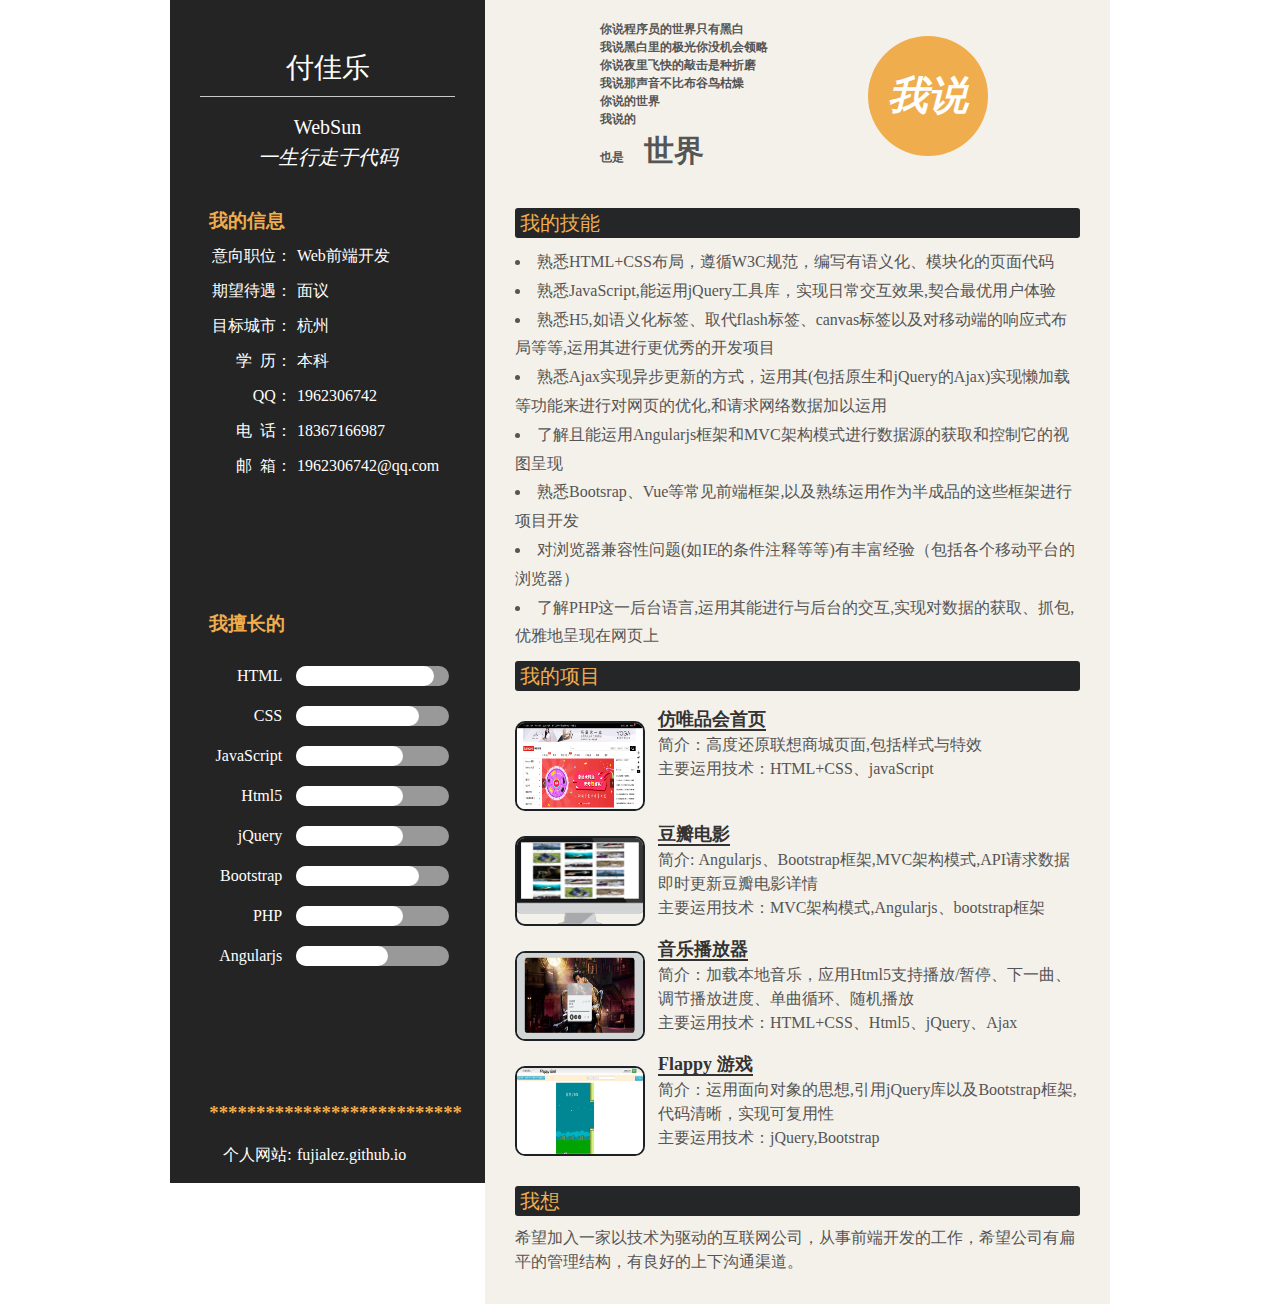
==== 网页简历/aresume.html @ 2062533b "MMMM" ====
<!DOCTYPE html>
<html>
<head>
    <meta charset="utf-8">
    <meta http-equiv="X-UA-Compatible" content="IE=edge,chrome=1">
    <link rel="icon" href="images/sun.jpg"/>
    <title>付佳乐个人简历</title>
    <link rel="stylesheet" type="text/css" href="aresume.css">
</head>
<body>
<div class="wrapper clearfix">
    <div id="site-aside">
        <div class="aside-head">
            <h1 class="name">付佳乐</h1>
            <p class="will">WebSun<br/><i>一生行走于代码</i></p>
        </div>
        <h3 style="float: left;color: #f0ad4e;margin-top: 20px;">&nbsp;&nbsp;我的信息</h3>
        <div class="aside-content">
            <dl class="baseinfo clearfix">
                <dt>意向职位：</dt>
                <dd>Web前端开发</dd>
                <dt>期望待遇：</dt>
                <dd>面议</dd>
                <dt>目标城市：</dt>
                <dd>杭州</dd>
                <dt>学&nbsp;&nbsp;历：</dt>
                <dd>本科</dd>
                <dt>QQ：</dt>
                <dd>1962306742</dd>
                <dt>电&nbsp;&nbsp;话：</dt>
                <dd>18367166987</dd>
                <dt>邮&nbsp;&nbsp;箱：</dt>
                <dd>1962306742@qq.com</dd>
            </dl>
            <br/>
            <br/>
            <br/>
            <br/>
            <h3 style="float: left;color: #f0ad4e;padding-top: 31px;">&nbsp;&nbsp;我擅长的</h3>
            <dl class="skills clearfix">
                <dt>HTML</dt>
                <dd class="progress">
                    <div class="progress-bar hl"></div>
                </dd>
                <dt>CSS</dt>
                <dd class="progress">
                    <div class="progress-bar cs"></div>
                </dd>
                <dt>JavaScript</dt>
                <dd class="progress">
                    <div class="progress-bar js"></div>
                </dd>
                <dt>Html5</dt>
                <dd class="progress">
                    <div class="progress-bar js"></div>
                </dd>
                <dt>jQuery</dt>
                <dd class="progress">
                    <div class="progress-bar jq"></div>
                </dd>
                <dt>Bootstrap</dt>
                <dd class="progress">
                    <div class="progress-bar bs"></div>
                </dd>
                <dt>PHP</dt>
                <dd class="progress">
                    <div class="progress-bar ls"></div>
                </dd>
                <dt>Angularjs</dt>
                <dd class="progress">
                    <div class="progress-bar vs"></div>
                </dd>
            </dl>

            <div>
                <h3 style="float: left;color: #f0ad4e;padding-top: 61px;">&nbsp;&nbsp;***************************</h3>
                <dl class="baseinfo clearfix"><br><br>
                    <dt>个人网站:</dt>
                    <dd>fujialez.github.io</dd>
                </dl>
            </div>

        </div>
        <div class="aside-foot">
        </div>
    </div>
    <div class="master-design" style="background-color: #f4f1ea;">
        <ul style="display: inline-block;width: 200px;margin-left: 115px;margin-top: 20px;
            font-family: simsun;font-weight: 600;margin-bottom: 5px;">
            <li>你说程序员的世界只有黑白</li>
            <li>我说黑白里的极光你没机会领略</li>
            <li>你说夜里飞快的敲击是种折磨</li>
            <li>我说那声音不比布谷鸟枯燥</li>
            <li>你说的世界</li>
            <li>我说的</li>
            <li>也是<span style="font-size: 30px;font-weight: bold;padding-left: 20px;">世界</span></li>
            <p style="height: 10px;"></p>
        </ul>
        <div style="float: right;margin-right: 122px;margin-top: 36px;">
            <div class="main-title" style="background-color: #f0ad4e;color: white;
                width: 120px;height: 120px;border-radius: 50%;text-align: center;line-height: 120px;">
                <h1 style="font-weight: 700;font-size: 40px;"><i>我说</i></h1>
            </div>
        </div>
    </div>

    <div id="site-main">
        <div class="master-skill">
            <h2 class="main-title" style="color: #f0ad4e;">我的技能</h2>
            <ul class="list">
                <li>熟悉HTML+CSS布局，遵循W3C规范，编写有语义化、模块化的页面代码</li>
                <li>熟悉JavaScript,能运用jQuery工具库，实现日常交互效果,契合最优用户体验</li>
                <li>熟悉H5,如语义化标签、取代flash标签、canvas标签以及对移动端的响应式布局等等,运用其进行更优秀的开发项目</li>
                <li>熟悉Ajax实现异步更新的方式，运用其(包括原生和jQuery的Ajax)实现懒加载等功能来进行对网页的优化,和请求网络数据加以运用</li>
                <li>了解且能运用Angularjs框架和MVC架构模式进行数据源的获取和控制它的视图呈现</li>
                <li>熟悉Bootsrap、Vue等常见前端框架,以及熟练运用作为半成品的这些框架进行项目开发</li>
                <li>对浏览器兼容性问题(如IE的条件注释等等)有丰富经验（包括各个移动平台的浏览器）</li>
                <li>了解PHP这一后台语言,运用其能进行与后台的交互,实现对数据的获取、抓包,优雅地呈现在网页上</li>
            </ul>
        </div>
        <div class="master-project">
            <h2 class="main-title" style="color: #f0ad4e;">我的项目</h2>
            <div class="project clearfix">
                <img src="images/1.png" class="pic"/>
                <a class="project-title" href="../仿联想商城/index.html" target="_blank" title="请跳转至另一页面">仿唯品会首页</a>
                <p class="project-desp">简介：高度还原联想商城页面,包括样式与特效 <br/>主要运用技术：HTML+CSS、javaScript</p>

            </div>
            <div class="project clearfix">
                <img src="images/project-lazy.png" class="pic" />
                <a class="project-title" href="../豆瓣电影/index.html" target="_blank" title="请跳转至另一页面">豆瓣电影</a>
                <p class="project-desp">简介: Angularjs、Bootstrap框架,MVC架构模式,API请求数据即时更新豆瓣电影详情<br/>主要运用技术：MVC架构模式,Angularjs、bootstrap框架</p>
            </div>
            <div class="project clearfix">
                <img src="images/3.png" class="pic"/>
                <a class="project-title" href="../音乐播放器/YYindex.html" title="请跳转至另一页面">音乐播放器</a>
                <p class="project-desp">简介：加载本地音乐，应用Html5支持播放/暂停、下一曲、调节播放进度、单曲循环、随机播放 <br/>主要运用技术：HTML+CSS、Html5、jQuery、Ajax</p>
            </div>
            <div class="project clearfix">
                <img src="images/4.png" class="pic"/>
                <a class="project-title" href="../Flappy%20Bird/综合项目.html" target="_blank" title="请跳转至另一页面">Flappy <Bird小></Bird小>游戏</a>
                <p class="project-desp">简介：运用面向对象的思想,引用jQuery库以及Bootstrap框架,代码清晰，实现可复用性 <br/>主要运用技术：jQuery,Bootstrap</p>
            </div>
        </div>

        <div class="master-foot">
            <h2 class="main-title" style="color: #f0ad4e;">我想</h2>
            <p class="wish">希望加入一家以技术为驱动的互联网公司，从事前端开发的工作，希望公司有扁平的管理结构，有良好的上下沟通渠道。</p>
        </div>

    </div>
</div>

</body>
</html>
---- 网页简历/aresume.css ----
@charset "UTF-8";
*{margin: 0; padding: 0; box-sizing: border-box;}
a{text-decoration: none;}
h1,h2{
    font-weight: normal;
}
ul{
    list-style: none;
}
a{text-decoration: none;}
.clearfix:after{
    content: '';
    display: block;
    clear: both;
}
.clearfix img{
    width: 130px;
    height: 90px;
    border: 2px solid #1c2126;
    border-radius: 10px;
    margin-top: 15px;
}
body{
    background: white;
    color: #555;
    font: 12px/1.5 "微软雅黑",Verdana,"\5b8b\4f53",serif;
    -webkit-font-smoothing: antialiased;
}
.wrapper{
    margin: auto;
    width: 940px;
}
#site-aside{
    float: left;
    width: 315px;
    font-size: 16px;
    color: #fff;
    padding: 40px 30px 11px 30px;
    text-align: center;
    background-color: #242424;
}
#site-aside .aside-head .name{
    font-size: 28px;
    line-height: 2.0;
}
#site-aside .aside-head .will{
    font-size: 20px;
    padding: 15px;
    border-top: 1px solid #c8c8c8;
}
#site-aside .aside-content .baseinfo{
    padding: 51px 0;
    padding-bottom: 0px;
}
#site-aside .aside-content .baseinfo dt{
    width: 36%;
    float: left;
    text-align: right;
    line-height: 35px;
}
#site-aside .aside-content .baseinfo dd{
    width: 62%;
    float: right;
    text-align: left;
    line-height: 35px;
}
#site-aside .aside-content .skills{
    /*  border-top: 2px solid #c8c8c8;
      border-bottom: 2px solid #c8c8c8;*/
    padding: 82px 0 57px;
}
#site-aside .aside-content .skills dt{
    width: 30%;
    text-align: right;
    display: inline-block;
    height: 20px;
    line-height: 20px;
    margin: 10px 0;
    position: relative;
    top: -5px;
}
#site-aside .aside-content .skills .progress{
    width: 60%;
    height: 20px;
    margin-left: 10px;
    text-align: left;
    display: inline-block;
    background-color: #999;
    border-radius: 10px;
    line-height: 45px;
    position: relative;
}
#site-aside .aside-content .skills .progress .progress-bar{
    position: absolute;
    height: 20px;
    background-color: #fff;
    border-radius: 10px;
}
#site-aside .aside-content .skills .progress .hl{width: 90%;}
#site-aside .aside-content .skills .progress .cs{width: 80%;}
#site-aside .aside-content .skills .progress .js{width: 70%;}
#site-aside .aside-content .skills .progress .jq{width: 70%;}
#site-aside .aside-content .skills .progress .bs{width: 80%;}
#site-aside .aside-content .skills .progress .ls{width: 70%;}
#site-aside .aside-content .skills .progress .vs{width: 60%;}
#site-aside .aside-foot .contact{
    padding: 30px 42px;
    text-align: left;
    font-size: 14px;
}
#site-aside .aside-foot .contact li{
    padding-bottom: 5px;
}
#site-aside .aside-foot .contact li span{
    padding-right: 10px;
}
#site-aside .aside-foot .contact li a{
    color: #fff;
}
#site-main{
    float: left;
    width: 625px;
    padding: 30px;
    padding-top: 20px;
    font-size: 16px;
    background-color: #f4f1ea;
}
#site-main .main-title{
    font-size: 20px;
    color: #fff;
    padding-left: 5px;
    background-color: #252627;
    border-radius: 3px;
}
#site-main .master-skill .list{
    margin: 10px 0;
    list-style: inside;
}
#site-main .master-skill .list li{
    line-height: 1.8;
}
#site-main .master-project .main-title,
#site-main .master-design .main-title{
    margin-bottom: 15px;
}
#site-main .project{
    margin-bottom: 10px;
}
#site-main .master-design{
    padding: 10px 0;
}
#site-main .project .pic,
#site-main .master-design .design .pic{
    float: left;
    margin-right: 13px;
}
#site-main .project .project-title,
#site-main .design .design-title{
    font-size: 18px;
    font-weight: 700;
    color: #333;
    border-bottom: 2px solid #333;
}
#site-main .master-design .design{
    margin-top: 10px;
}
#site-main .master-foot{
    margin-top: 30px;
}
#site-main .master-foot .wish{
    padding-top: 10px;
}
#site-main .master-foot .personal{
    display: block;
    width: 100px;
    margin: auto;
    margin-top: 20px;
    border-bottom: 2px solid #333;
    text-align: center;
    font-weight: 700;
    color: #333;
}
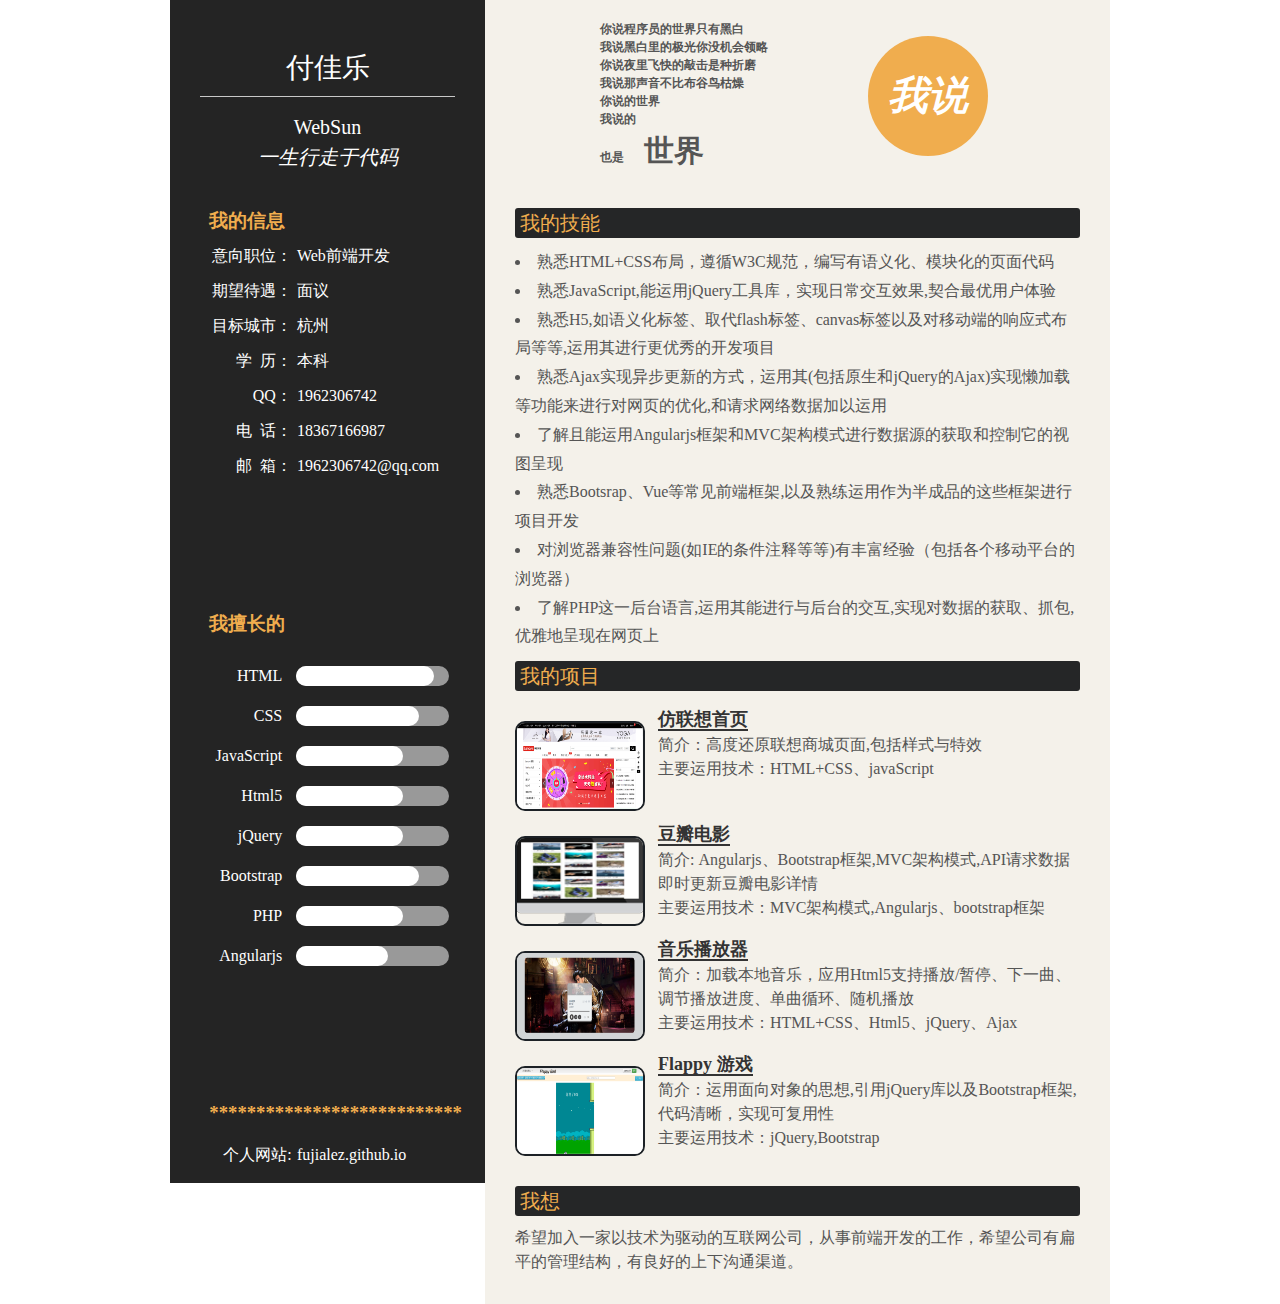
==== commit 01c82daf: "Update aresume.html" ====
--- a/网页简历/aresume.html
+++ b/网页简历/aresume.html
@@ -122,7 +122,7 @@
             <h2 class="main-title" style="color: #f0ad4e;">我的项目</h2>
             <div class="project clearfix">
                 <img src="images/1.png" class="pic"/>
-                <a class="project-title" href="../仿联想商城/index.html" target="_blank" title="请跳转至另一页面">仿唯品会首页</a>
+                <a class="project-title" href="../仿联想商城/index.html" target="_blank" title="请跳转至另一页面">仿联想首页</a>
                 <p class="project-desp">简介：高度还原联想商城页面,包括样式与特效 <br/>主要运用技术：HTML+CSS、javaScript</p>
 
             </div>
@@ -152,4 +152,4 @@
 </div>
 
 </body>
-</html>+</html>
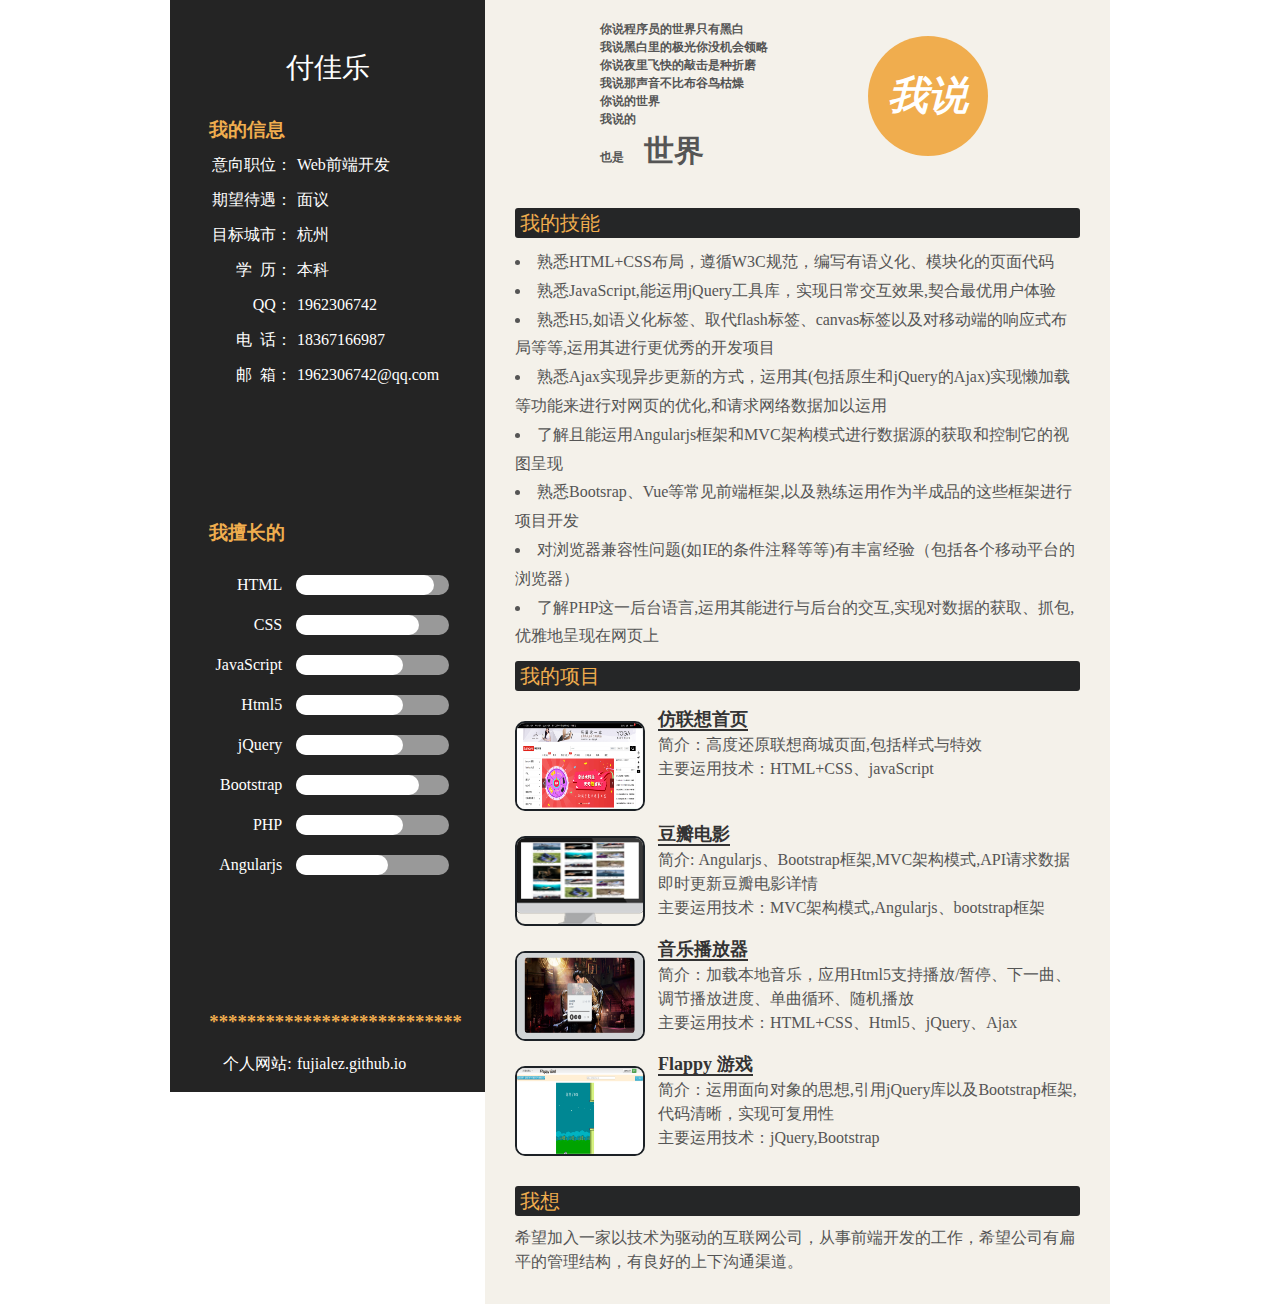
==== commit a1fd399b: "Update aresume.html" ====
--- a/网页简历/aresume.html
+++ b/网页简历/aresume.html
@@ -12,7 +12,6 @@
     <div id="site-aside">
         <div class="aside-head">
             <h1 class="name">付佳乐</h1>
-            <p class="will">WebSun<br/><i>一生行走于代码</i></p>
         </div>
         <h3 style="float: left;color: #f0ad4e;margin-top: 20px;">&nbsp;&nbsp;我的信息</h3>
         <div class="aside-content">
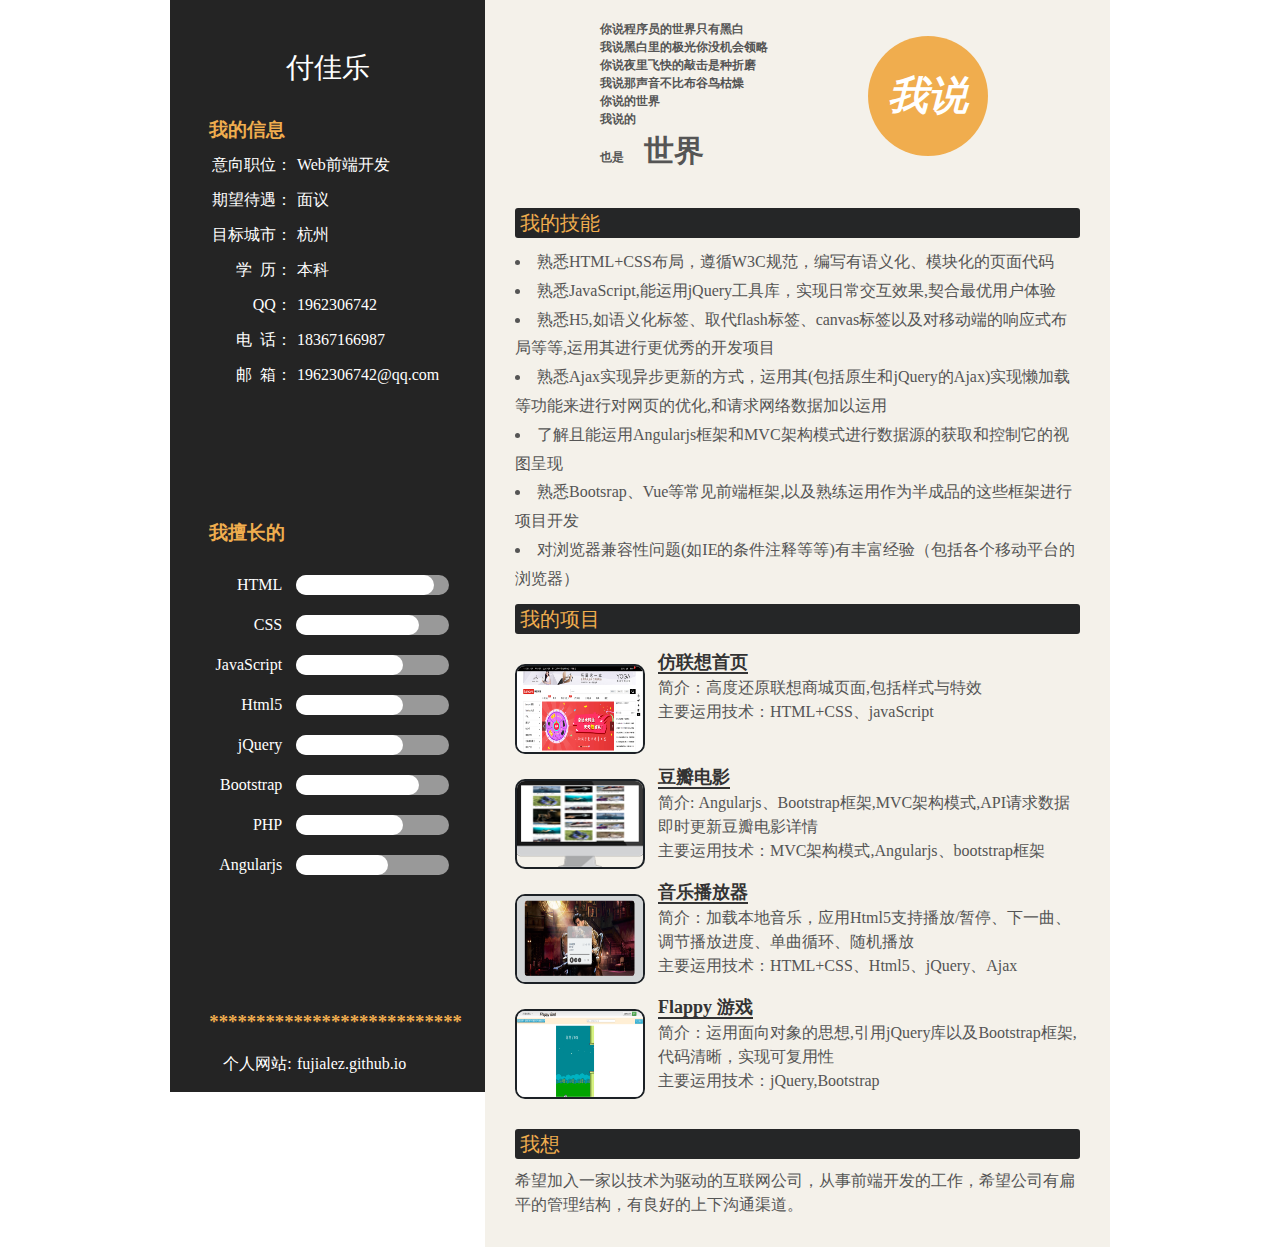
==== commit 0190f40b: "Update aresume.html" ====
--- a/网页简历/aresume.html
+++ b/网页简历/aresume.html
@@ -114,7 +114,6 @@
                 <li>了解且能运用Angularjs框架和MVC架构模式进行数据源的获取和控制它的视图呈现</li>
                 <li>熟悉Bootsrap、Vue等常见前端框架,以及熟练运用作为半成品的这些框架进行项目开发</li>
                 <li>对浏览器兼容性问题(如IE的条件注释等等)有丰富经验（包括各个移动平台的浏览器）</li>
-                <li>了解PHP这一后台语言,运用其能进行与后台的交互,实现对数据的获取、抓包,优雅地呈现在网页上</li>
             </ul>
         </div>
         <div class="master-project">
